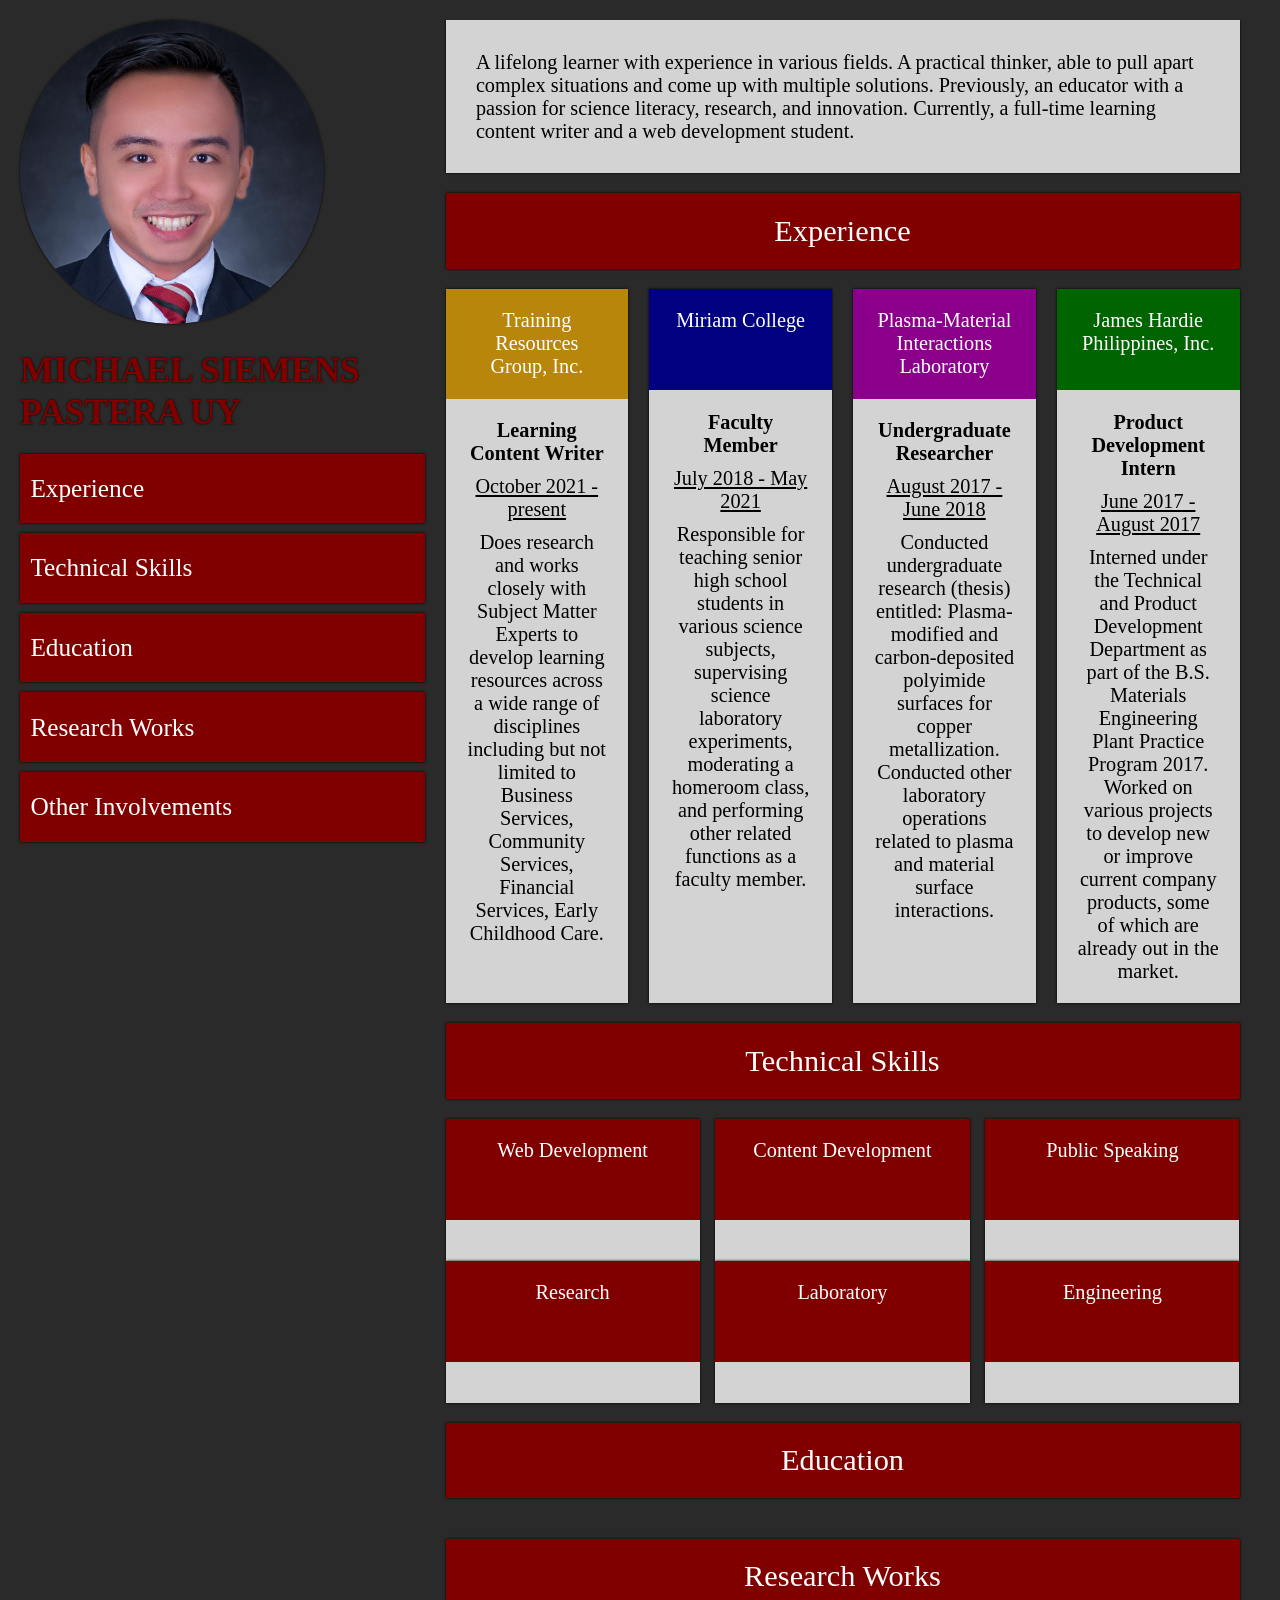
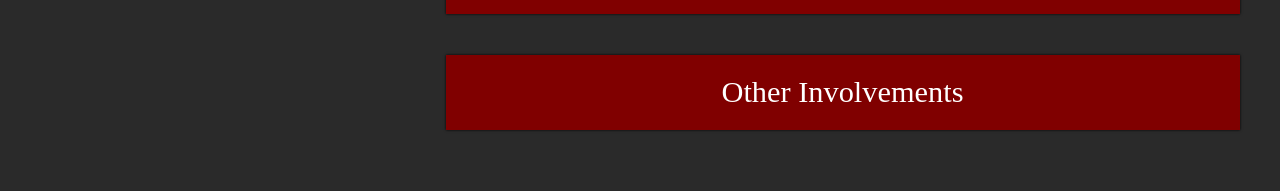
==== curriculumVitae/index.html @ d7cfd481 "CV not yet finished" ====
<!DOCTYPE html>
<html lang="en">
<head>
   <meta charset="UTF-8">
   <meta http-equiv="X-UA-Compatible" content="IE=edge">
   <meta name="viewport" content="width=device-width, initial-scale=1.0">
   <meta name="description" content="My Curriculum Vitae that contains all of my experiences, education, and other relevant information.">
   <meta name="keywords" content="Materials Engineering, Materials Science, Teaching, Senior High School, Laboratory, Product Development">
   <meta name="author" content="Michael Siemens P. Uy">
   
   <link rel="icon" href="../img/personal_logo.png" type = "image/x-icon">

   <link rel="stylesheet" href="./style.css">

   <title>MU's Curriculum Vitae</title>
</head>

<body><div id="body-container">

   <nav id="side-bar">
      <div id="portrait-div">
         <img id="portrait" src="../img/profile_pic.png" alt="A portrait of M.U."> 
      </div>
      <div id="main-title-container">
        <header id="main-title">MICHAEL SIEMENS PASTERA UY</header>
      </div>
      <div id="links-container">
        <a href="#experience-header" class="nav-link">Experience</a>
        <a href="#technical-header" class="nav-link">Technical Skills</a>
        <a href="#education-header" class="nav-link">Education</a>
        <a href="#research-header" class="nav-link">Research Works</a>
        <a href="#other-header" class="nav-link">Other Involvements</a>    
      </div>
   </nav>

    <main id="sections-container">

      <div id="summary"> 
         <p>
            A lifelong learner with experience in various fields. A practical thinker, able to pull apart complex situations and come up with multiple solutions. Previously, an educator with a passion for science literacy, research, and innovation. Currently, a full-time learning content writer and a web development student.
         </p>
      </div>

      <div class="section-header">Experience</div>
      <section class="section-container">
         

            <div class="section-contents experience-contents" id="trg-section">
               <div class="content-title" id="trg-title">Training Resources Group, Inc.</div>
               <div class="content-proper" id="trg-content">
                  <p class="experience-position">Learning Content Writer</p>
                  <p class="experience-date">October 2021 - present</p>
                  <p class="experience-description"> Does research and works closely with Subject Matter Experts to develop learning resources across a wide range of disciplines including but not limited to Business Services, Community Services, Financial Services, Early Childhood Care. </p>
               </div>
            </div>
            <div class="section-contents experience-contents" id="mc-section">
               <div class="content-title" id="mc-title">Miriam College</div>
               <div class="content-proper" id="mc-content">
                  <p class="experience-position">Faculty Member</p>
                  <p class="experience-date">July 2018 - May 2021</p>
                  <p class="experience-description"> Responsible for teaching senior high school students in various science subjects, supervising science laboratory experiments, moderating a homeroom class, and performing other related functions as a faculty member. </p>
               </div>
            </div>
            <div class="section-contents experience-contents" id="pmil-section">
               <div class="content-title" id="pmil-title">Plasma-Material Interactions Laboratory</div>
               <div class="content-proper" id="pmil-content">
                  <p class="experience-position">Undergraduate Researcher</p>
                  <p class="experience-date">August 2017 - June 2018</p>
                  <p class="experience-description">Conducted undergraduate research (thesis) entitled: Plasma-modified and carbon-deposited polyimide surfaces for copper metallization. Conducted other laboratory operations related to plasma and material surface interactions.</p>
               </div>
            </div>
            <div class="section-contents experience-contents" id="jh-section">
               <div class="content-title" id="jh-title">James Hardie  Philippines, Inc.</div>
               <div class="content-proper" id="jh-content">
                  <p class="experience-position">Product Development Intern</p>
                  <p class="experience-date">June 2017 - August 2017</p>
                  <p class="experience-description">Interned under the Technical and Product Development Department as part of the B.S. Materials Engineering Plant Practice Program 2017. Worked on various projects to develop new or improve current company products, some of which are already out in the market.</p>
               </div>
            </div>
         
      </section>


      <div class="section-header" id="technical-header">Technical Skills</div>
      <section class="section-container" >
         

         <div class="section-contents" id="wd-section">
            <div class="content-title" id="wd-title">Web Development</div>
            <div class="content-proper" id="wd-content"></div>
         </div>
         <div class="section-contents" id="cd-section">
            <div class="content-title" id="cd-title">Content Development</div>
            <div class="content-proper" id="cd-content"></div>
         </div>
         <div class="section-contents" id="ps-section">
            <div class="content-title" id="ps-title">Public Speaking</div>
            <div class="content-proper" id="ps-content"></div>
         </div>
         <div class="section-contents" id="fr-section">
            <div class="content-title" id="fr-title">Research</div>
            <div class="content-proper" id="fr-content"></div>
         </div>
         <div class="section-contents" id="lab-section">
            <div class="content-title" id="lab-title">Laboratory</div>
            <div class="content-proper" id="lab-content"></div>
         </div>
         <div class="section-contents" id="engg-section">
            <div class="content-title" id="engg-title">Engineering</div>
            <div class="content-proper" id="engg-content"></div>
         </div>
         
      </section>

      <div class="section-header" id="education-header">Education</div>
      <section class="section-container" >
         
            <div class="section-contents"></div>
            <div class="section-contents"></div>
            <div class="section-contents"></div>
            <div class="section-contents"></div>
         
      </section>

      <div class="section-header" id="research-header">Research Works</div>
      <section class="section-container" >
         
            <div class="section-contents"></div>
            <div class="section-contents"></div>
            <div class="section-contents"></div>
            <div class="section-contents"></div>
         
      </section>

      <div class="section-header" id="other-header">Other Involvements</div>
      <section class="section-container" >
         
            <div class="section-contents"></div>
            <div class="section-contents"></div>
            <div class="section-contents"></div>
            <div class="section-contents"></div>
         
      </section>
   </main>


   
</div> </body>
</html>
---- curriculumVitae/style.css ----
*{
   margin: 0;
   padding: 0;
   box-sizing: border-box;
   font-size: 2.25vmin;
 }

body {
   background-color: #2a2a2a;
   
}

#body-container {
   display: grid;
   grid-template-columns: 1fr 4fr;
   grid-template-areas: "side-bar sections-container";
   margin: 1rem;
   
   
   
}

/*sidebar*/

#side-bar{
   width: 20rem;
   display: flex;
   flex-direction: column;
   
}

   #portrait {
      width: 15rem;
      border-radius: 50%;
      box-shadow: 0 0 0.125rem black;
      transition: width 0.5s;
   }

   #portrait:hover {
      width: 18rem;
   }

   #main-title-container {
      margin: 1rem 0;
   }

      #main-title {
         font-size: 1.75rem;
         font-weight: bold;
         color: maroon;
         text-shadow: 0 0 0.125rem black;
         transition: color 0.25s;
      }

         #main-title:hover {
            color: white;
            
         }

   #links-container {
      
      display: flex;
      flex-direction: column;
   }

      .nav-link {
         background-color: maroon;
         padding: 1rem 0.5rem;
         margin-bottom: 0.5rem;
         text-decoration: none;
         color: white;
         font-size: 1.25rem;
         box-shadow: 0 0 0.125rem black;
         transition: border 0.25s;
      }

         .nav-link:hover {
            color: goldenrod;
            border: 0.25rem solid maroon;
            text-shadow: 0 0 0.125rem black;
         }

         .nav-link:active {
            color: goldenrod;
            border: none;
         }





/*main-content*/

#sections-container {
   padding: 0 1rem;
   overflow-y: scroll;
}

         /* Hide scrollbar for Chrome, Safari and Opera 
         #sections-container::-webkit-scrollbar {
            display: none;
         }*/

         /* Hide scrollbar for IE, Edge and Firefox
         #sections-container {
         -ms-overflow-style: none;  
         scrollbar-width: none;  
         }*/

   #summary{
      color:black;
      padding: 1.5rem;
      background-color: lightgray;
      box-shadow: 0 0 0.125rem black;
      transition: box-shadow 0.5s;
      transition: background-color 0.5s;
      margin-bottom: 1rem;
   }

      #summary:hover {
         background-color: white;
         box-shadow: 0 0 0.5rem black;
      }

      #summary p{
         transition: font-size 0.5s;
      }

      #summary p:hover {
         font-size: 1.5rem;
      }

   .section-header{
      background-color: maroon;
      text-align: center;
      padding: 1rem;
      font-size: 1.5rem;
      color: white;
      box-shadow: 0 0 0.125rem black;
   }

   .section-container{
      display: flex;
      flex-wrap: wrap;
      justify-content: space-between;
      margin: 1rem 0;
   }

      .section-contents{
         width: 32%;
         background-color: lightgray;
         box-shadow: 0 0 0.125rem black;
         transition: box-shadow 0.25s;
         transition: font-weight 0.5s;
      }
            .section-contents:hover {
               background-color: white;
               box-shadow: 0 0 0.5rem black;
               font-weight: bold;
            }
            .experience-contents {
               width: 23%;
            }

         .content-title{
            background-color: maroon;
            color: white;
            padding: 1rem;
            min-height: 5rem;
            text-align: center;
         }

                  #trg-title{
                     background-color: darkgoldenrod;
                  }

                  #mc-title{
                     background-color: navy;
                  }

                  #pmil-title{
                     background-color: darkmagenta;
                  }

                  #jh-title{
                     background-color: darkgreen;
                  }

         .content-proper{
            padding: 1rem;
            text-align: center;
         }

                  .experience-position {
                     font-weight: bold;
                     min-height: 2rem;
                  }
                  .experience-date {
                     text-decoration: underline;
                     margin: 0.5rem 0;
                  }
                  /*.experience-description {}*/
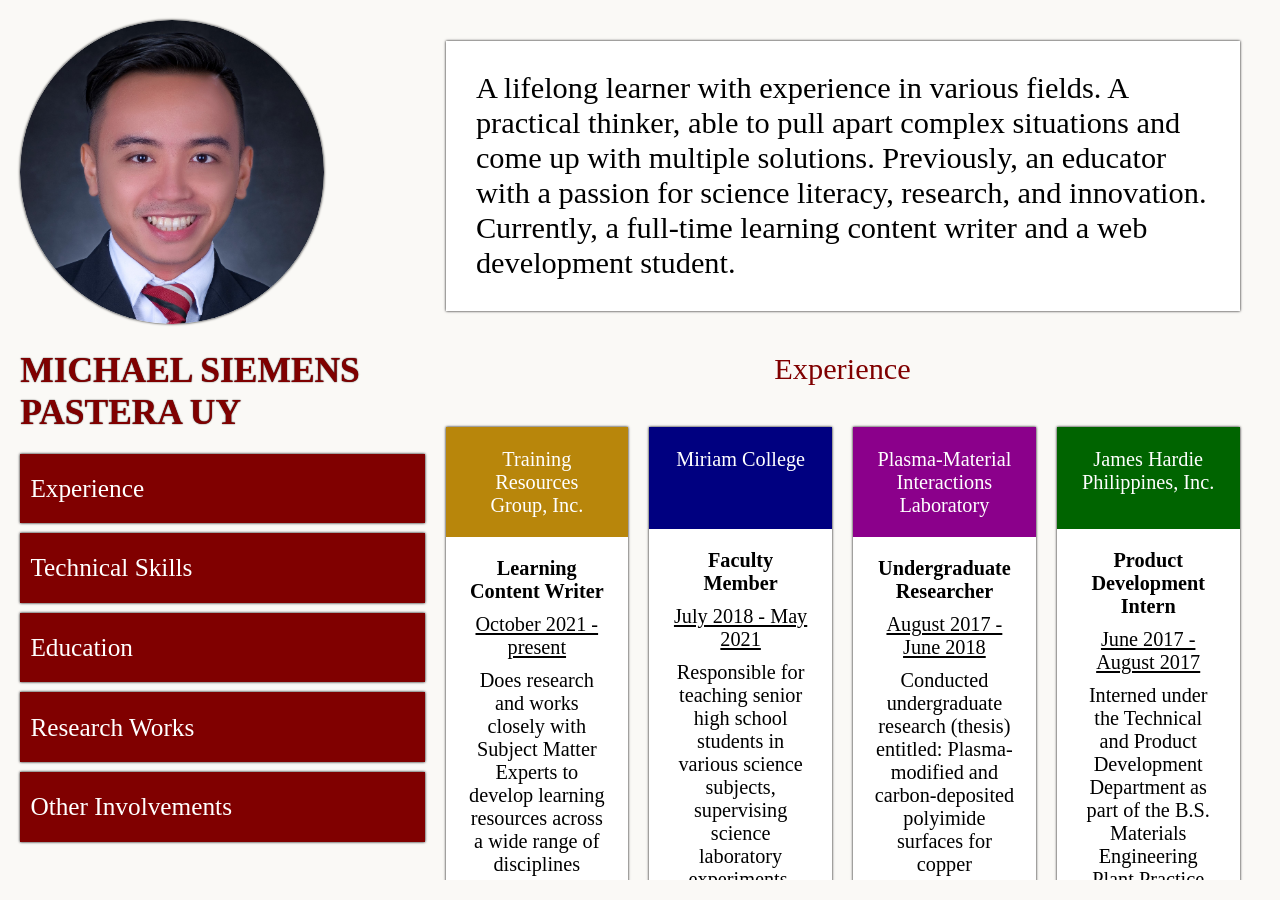
==== commit 56e27614: "survey form page" ====
--- a/curriculumVitae/index.html
+++ b/curriculumVitae/index.html
@@ -25,7 +25,7 @@
         <header id="main-title">MICHAEL SIEMENS PASTERA UY</header>
       </div>
       <div id="links-container">
-        <a href="#experience-header" class="nav-link">Experience</a>
+        <a href="#summary" class="nav-link">Experience</a>
         <a href="#technical-header" class="nav-link">Technical Skills</a>
         <a href="#education-header" class="nav-link">Education</a>
         <a href="#research-header" class="nav-link">Research Works</a>
@@ -41,7 +41,7 @@
          </p>
       </div>
 
-      <div class="section-header">Experience</div>
+      <div class="section-header" id="experience-header">Experience</div>
       <section class="section-container">
          
 
@@ -146,4 +146,5 @@
 
    
 </div> </body>
+
 </html>
--- a/curriculumVitae/style.css
+++ b/curriculumVitae/style.css
@@ -6,7 +6,8 @@
  }
 
 body {
-   background-color: #2a2a2a;
+   background-color: #FAF9F6;
+   overflow: hidden; 
    
 }
 
@@ -14,10 +15,10 @@
    display: grid;
    grid-template-columns: 1fr 4fr;
    grid-template-areas: "side-bar sections-container";
-   margin: 1rem;
-   
-   
-   
+   padding: 1rem;
+   height: 100vh;
+   overflow: hidden;
+    
 }
 
 /*sidebar*/
@@ -48,14 +49,9 @@
          font-size: 1.75rem;
          font-weight: bold;
          color: maroon;
-         text-shadow: 0 0 0.125rem black;
+         text-shadow: 0 0 0.0625rem black;
          transition: color 0.25s;
       }
-
-         #main-title:hover {
-            color: white;
-            
-         }
 
    #links-container {
       
@@ -76,7 +72,7 @@
 
          .nav-link:hover {
             color: goldenrod;
-            border: 0.25rem solid maroon;
+            border: 0.5rem solid maroon;
             text-shadow: 0 0 0.125rem black;
          }
 
@@ -92,7 +88,7 @@
 /*main-content*/
 
 #sections-container {
-   padding: 0 1rem;
+   padding: 1rem;
    overflow-y: scroll;
 }
 
@@ -110,7 +106,7 @@
    #summary{
       color:black;
       padding: 1.5rem;
-      background-color: lightgray;
+      background-color: white;
       box-shadow: 0 0 0.125rem black;
       transition: box-shadow 0.5s;
       transition: background-color 0.5s;
@@ -118,12 +114,13 @@
    }
 
       #summary:hover {
-         background-color: white;
+         background-color: #F5F5F5;
          box-shadow: 0 0 0.5rem black;
       }
 
       #summary p{
          transition: font-size 0.5s;
+         font-size: 1.5rem;
       }
 
       #summary p:hover {
@@ -131,12 +128,12 @@
       }
 
    .section-header{
-      background-color: maroon;
+      
       text-align: center;
       padding: 1rem;
       font-size: 1.5rem;
-      color: white;
-      box-shadow: 0 0 0.125rem black;
+      color: maroon;
+      /*box-shadow: 0 0 0.125rem black;*/
    }
 
    .section-container{
@@ -148,13 +145,13 @@
 
       .section-contents{
          width: 32%;
-         background-color: lightgray;
+         background-color: white;
          box-shadow: 0 0 0.125rem black;
          transition: box-shadow 0.25s;
          transition: font-weight 0.5s;
       }
             .section-contents:hover {
-               background-color: white;
+               background-color: #F5F5F5;
                box-shadow: 0 0 0.5rem black;
                font-weight: bold;
             }
@@ -201,3 +198,23 @@
                   }
                   /*.experience-description {}*/
 
+
+/* width */
+::-webkit-scrollbar {
+   width: 10px;
+ }
+ 
+ /* Track */
+ ::-webkit-scrollbar-track {
+   background: #f1f1f1; 
+ }
+  
+ /* Handle */
+ ::-webkit-scrollbar-thumb {
+   background: maroon; 
+ }
+ 
+ /* Handle on hover */
+ ::-webkit-scrollbar-thumb:hover {
+   background: maroon; 
+ }
